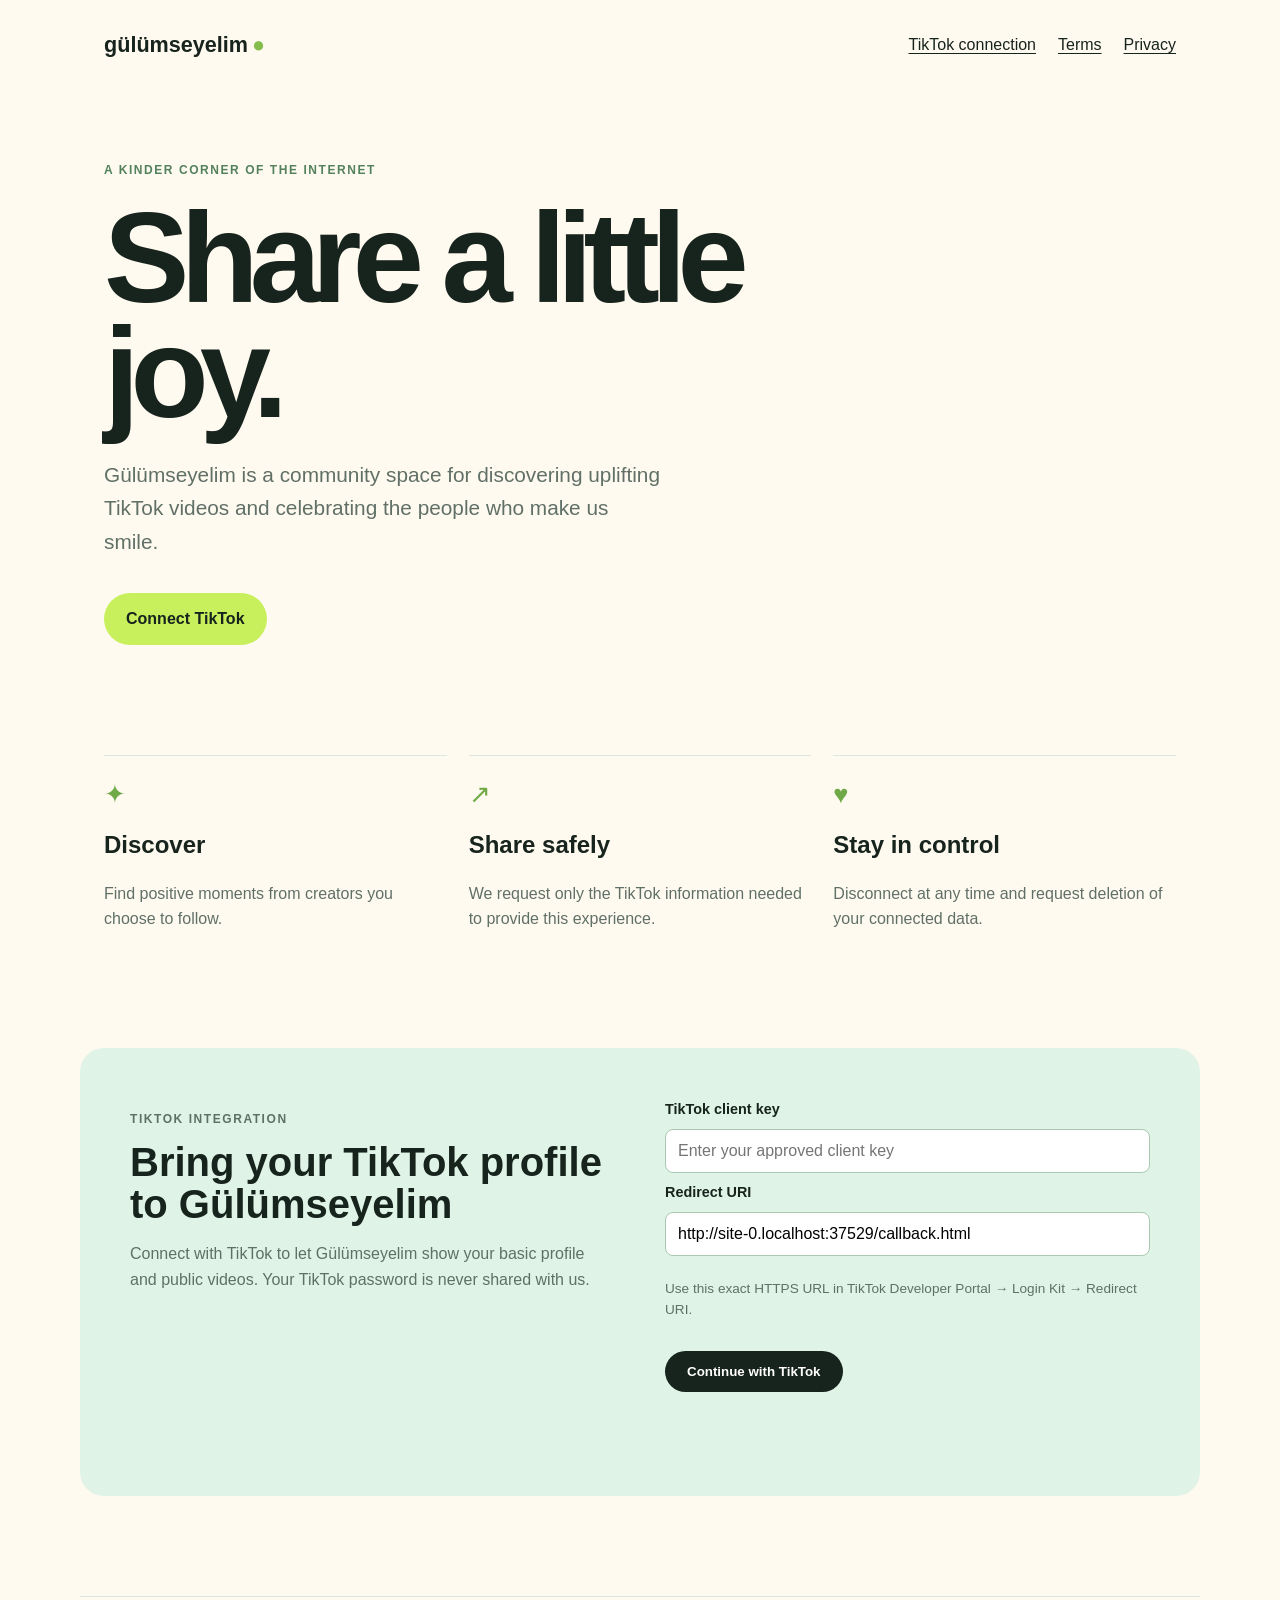
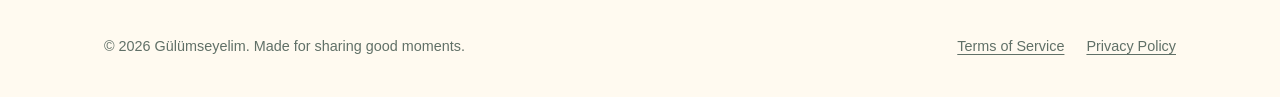
==== index.html @ 390e980e "Add TikTok review-ready static site Co-authored-by: copilot-swe-agent[bot] <198982749+Copilot@users." ====
<!doctype html>
<html lang="en">
  <head>
    <meta charset="utf-8">
    <meta name="viewport" content="width=device-width, initial-scale=1">
    <meta name="description" content="Gülümseyelim helps communities discover and share positive moments with TikTok.">
    <title>Gülümseyelim | Share a little joy</title>
    <link rel="stylesheet" href="styles.css">
  </head>
  <body>
    <header class="site-header">
      <a class="brand" href="index.html" aria-label="Gülümseyelim home">gülümseyelim<span>●</span></a>
      <nav aria-label="Primary navigation">
        <a href="#tiktok-connect">TikTok connection</a>
        <a href="terms.html">Terms</a>
        <a href="privacy.html">Privacy</a>
      </nav>
    </header>

    <main>
      <section class="hero">
        <p class="eyebrow">A kinder corner of the internet</p>
        <h1>Share a little joy.</h1>
        <p class="lead">Gülümseyelim is a community space for discovering uplifting TikTok videos and celebrating the people who make us smile.</p>
        <a class="button button-primary" href="#tiktok-connect">Connect TikTok</a>
      </section>

      <section class="features" aria-label="What Gülümseyelim offers">
        <article><span class="icon" aria-hidden="true">✦</span><h2>Discover</h2><p>Find positive moments from creators you choose to follow.</p></article>
        <article><span class="icon" aria-hidden="true">↗</span><h2>Share safely</h2><p>We request only the TikTok information needed to provide this experience.</p></article>
        <article><span class="icon" aria-hidden="true">♥</span><h2>Stay in control</h2><p>Disconnect at any time and request deletion of your connected data.</p></article>
      </section>

      <section id="tiktok-connect" class="connect-card" aria-labelledby="connect-title">
        <div>
          <p class="eyebrow">TikTok integration</p>
          <h2 id="connect-title">Bring your TikTok profile to Gülümseyelim</h2>
          <p>Connect with TikTok to let Gülümseyelim show your basic profile and public videos. Your TikTok password is never shared with us.</p>
        </div>
        <form id="tiktok-form">
          <label for="client-key">TikTok client key</label>
          <input id="client-key" name="client-key" autocomplete="off" placeholder="Enter your approved client key" required>
          <label for="redirect-uri">Redirect URI</label>
          <input id="redirect-uri" name="redirect-uri" readonly>
          <p class="form-help">Use this exact HTTPS URL in TikTok Developer Portal → Login Kit → Redirect URI.</p>
          <button class="button button-dark" type="submit">Continue with TikTok</button>
          <p id="connect-status" class="status" role="status" aria-live="polite"></p>
        </form>
      </section>
    </main>

    <footer class="site-footer">
      <p>© 2026 Gülümseyelim. Made for sharing good moments.</p>
      <nav aria-label="Legal navigation"><a href="terms.html">Terms of Service</a><a href="privacy.html">Privacy Policy</a></nav>
    </footer>
    <script src="script.js"></script>
  </body>
</html>
---- styles.css ----
:root{--ink:#17231d;--muted:#607067;--mint:#dff4e7;--lime:#c8f05d;--cream:#fffaf0;--line:#dce7df}*{box-sizing:border-box}body{margin:0;color:var(--ink);background:var(--cream);font:16px/1.6 Arial,sans-serif}.site-header{max-width:1120px;margin:auto;padding:28px 24px;display:flex;justify-content:space-between;align-items:center}.brand{color:var(--ink);font-size:1.35rem;font-weight:700;text-decoration:none}.brand span{color:#85bd4c;margin-left:4px}nav{display:flex;gap:22px;align-items:center}nav a,.legal a{color:var(--ink);text-decoration:underline;text-underline-offset:3px}.hero{max-width:1120px;margin:70px auto 110px;padding:0 24px}.eyebrow{color:#52815c;font-size:.75rem;font-weight:700;letter-spacing:.13em;text-transform:uppercase}.hero h1{font-size:clamp(3.6rem,10vw,8rem);line-height:.9;letter-spacing:-.07em;max-width:800px;margin:20px 0}.lead{color:var(--muted);font-size:1.3rem;max-width:560px;margin:28px 0 35px}.button{border:0;border-radius:999px;display:inline-block;padding:13px 22px;font-weight:700;text-decoration:none;cursor:pointer}.button-primary{background:var(--lime);color:var(--ink)}.button-dark{background:var(--ink);color:#fff}.features{max-width:1120px;margin:0 auto 100px;padding:0 24px;display:grid;grid-template-columns:repeat(3,1fr);gap:22px}.features article{border-top:1px solid var(--line);padding-top:18px}.icon{font-size:1.6rem;color:#70a947}.features h2{margin:12px 0 4px}.features p,.connect-card p,.legal{color:var(--muted)}.connect-card{max-width:1120px;margin:0 auto 100px;padding:50px;display:grid;grid-template-columns:1fr 1fr;gap:50px;background:var(--mint);border-radius:24px}.connect-card h2{font-size:2.5rem;line-height:1.05;margin:12px 0}.connect-card form{display:flex;flex-direction:column;gap:8px}.connect-card label{font-weight:700;font-size:.9rem}.connect-card input{border:1px solid #aac8b2;border-radius:8px;padding:12px;background:#fff;font-size:1rem}.connect-card .button{align-self:flex-start;margin-top:8px}.form-help,.status{font-size:.85rem!important}.status{min-height:1.4em;font-weight:700}.site-footer{border-top:1px solid var(--line);max-width:1120px;margin:auto;padding:24px;display:flex;justify-content:space-between;color:var(--muted);font-size:.9rem}.site-footer nav a{color:var(--muted)}.legal{max-width:760px;margin:70px auto 110px;padding:0 24px}.legal h1{color:var(--ink);font-size:3.5rem;line-height:1;margin:18px 0 35px}.legal h2{color:var(--ink);margin:38px 0 5px}.callback{max-width:640px;margin:18vh auto;padding:24px}.callback h1{font-size:3rem;line-height:1}.callback p{color:var(--muted)}@media(max-width:700px){.site-header,.site-footer{align-items:flex-start;gap:15px;flex-direction:column}.hero{margin-top:45px}.features,.connect-card{grid-template-columns:1fr}.connect-card{padding:28px;gap:20px}.legal{margin-top:40px}}
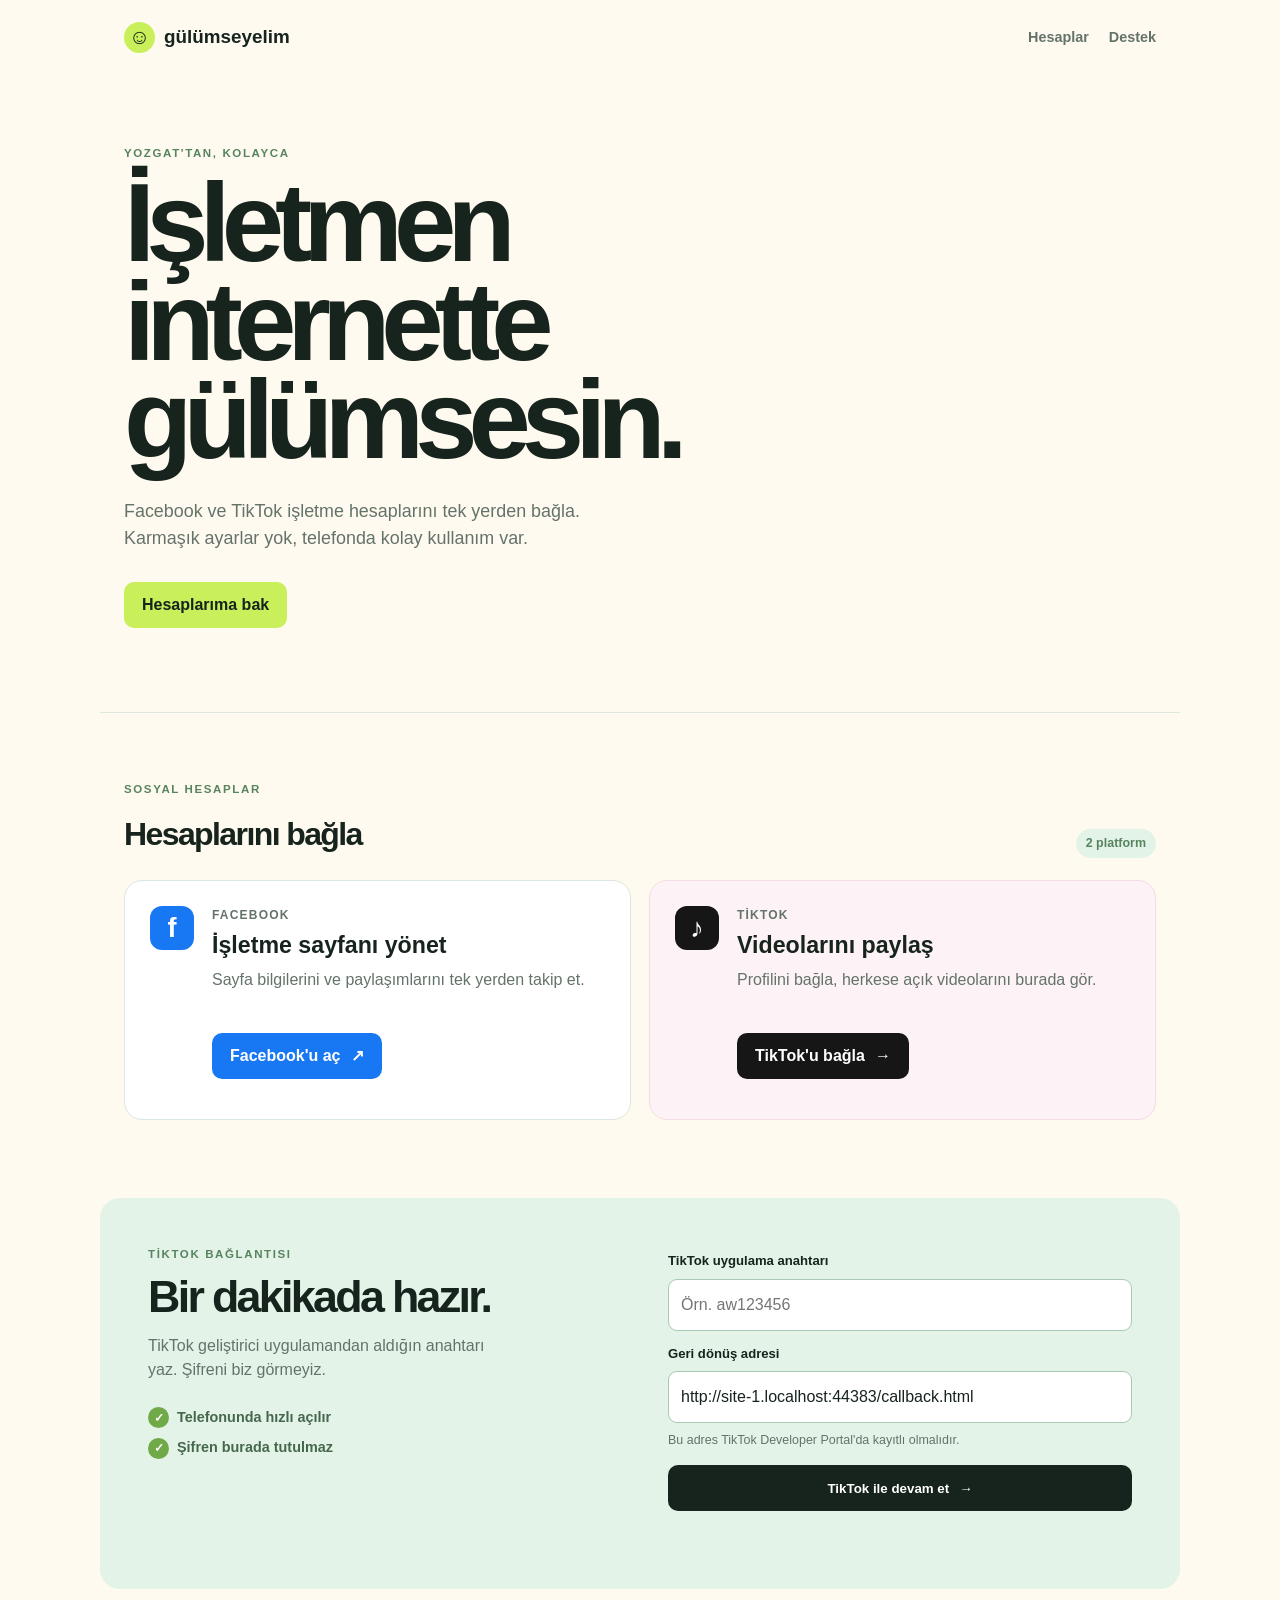
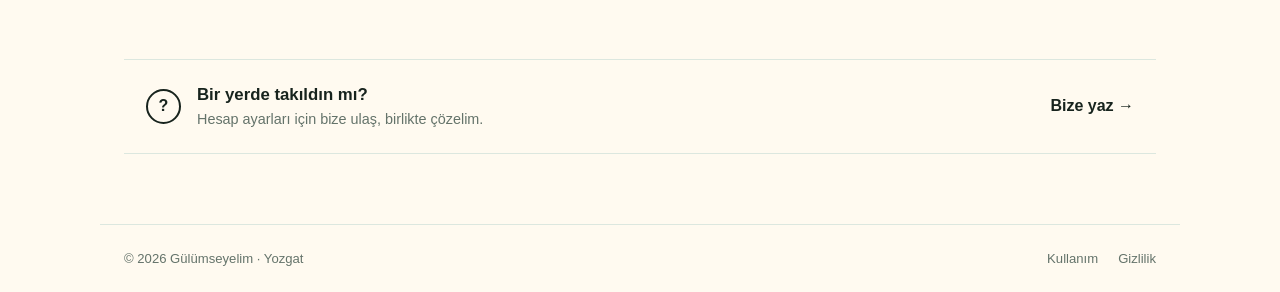
==== commit 5c5b0a88: "ilk taslak" ====
--- a/index.html
+++ b/index.html
@@ -1,57 +1,98 @@
 <!doctype html>
-<html lang="en">
+<html lang="tr">
   <head>
     <meta charset="utf-8">
     <meta name="viewport" content="width=device-width, initial-scale=1">
-    <meta name="description" content="Gülümseyelim helps communities discover and share positive moments with TikTok.">
-    <title>Gülümseyelim | Share a little joy</title>
+    <meta name="description" content="Gülümseyelim işletmenizin Facebook ve TikTok hesaplarını kolayca yönetmenize yardımcı olur.">
+    <title>Gülümseyelim | İşletme ayarları</title>
     <link rel="stylesheet" href="styles.css">
   </head>
   <body>
     <header class="site-header">
-      <a class="brand" href="index.html" aria-label="Gülümseyelim home">gülümseyelim<span>●</span></a>
-      <nav aria-label="Primary navigation">
-        <a href="#tiktok-connect">TikTok connection</a>
-        <a href="terms.html">Terms</a>
-        <a href="privacy.html">Privacy</a>
+      <a class="brand" href="index.html" aria-label="Gülümseyelim ana sayfa">
+        <span class="brand-mark">☺</span>
+        <span>gülümseyelim</span>
+      </a>
+      <nav aria-label="Ana menü">
+        <a href="#hesaplar">Hesaplar</a>
+        <a href="#destek">Destek</a>
       </nav>
     </header>
 
     <main>
       <section class="hero">
-        <p class="eyebrow">A kinder corner of the internet</p>
-        <h1>Share a little joy.</h1>
-        <p class="lead">Gülümseyelim is a community space for discovering uplifting TikTok videos and celebrating the people who make us smile.</p>
-        <a class="button button-primary" href="#tiktok-connect">Connect TikTok</a>
+        <p class="eyebrow">Yozgat'tan, kolayca</p>
+        <h1>İşletmen<br>internette<br>gülümsesin.</h1>
+        <p class="lead">Facebook ve TikTok işletme hesaplarını tek yerden bağla. Karmaşık ayarlar yok, telefonda kolay kullanım var.</p>
+        <a class="button button-primary" href="#hesaplar">Hesaplarıma bak</a>
       </section>
 
-      <section class="features" aria-label="What Gülümseyelim offers">
-        <article><span class="icon" aria-hidden="true">✦</span><h2>Discover</h2><p>Find positive moments from creators you choose to follow.</p></article>
-        <article><span class="icon" aria-hidden="true">↗</span><h2>Share safely</h2><p>We request only the TikTok information needed to provide this experience.</p></article>
-        <article><span class="icon" aria-hidden="true">♥</span><h2>Stay in control</h2><p>Disconnect at any time and request deletion of your connected data.</p></article>
+      <section id="hesaplar" class="accounts" aria-labelledby="accounts-title">
+        <div class="section-heading">
+          <div>
+            <p class="eyebrow">Sosyal hesaplar</p>
+            <h2 id="accounts-title">Hesaplarını bağla</h2>
+          </div>
+          <span class="account-count">2 platform</span>
+        </div>
+
+        <div class="account-grid">
+          <article class="account-card facebook-card">
+            <div class="platform-icon facebook-icon" aria-hidden="true">f</div>
+            <div class="account-content">
+              <p class="platform-name">Facebook</p>
+              <h3>İşletme sayfanı yönet</h3>
+              <p>Sayfa bilgilerini ve paylaşımlarını tek yerden takip et.</p>
+              <a class="button button-facebook" href="https://www.facebook.com/" target="_blank" rel="noopener">Facebook'u aç <span aria-hidden="true">↗</span></a>
+            </div>
+          </article>
+
+          <article class="account-card tiktok-card" id="tiktok-connect">
+            <div class="platform-icon tiktok-icon" aria-hidden="true">♪</div>
+            <div class="account-content">
+              <p class="platform-name">TikTok</p>
+              <h3>Videolarını paylaş</h3>
+              <p>Profilini bağla, herkese açık videolarını burada gör.</p>
+              <a class="button button-tiktok" href="#tiktok-form">TikTok'u bağla <span aria-hidden="true">→</span></a>
+            </div>
+          </article>
+        </div>
       </section>
 
-      <section id="tiktok-connect" class="connect-card" aria-labelledby="connect-title">
-        <div>
-          <p class="eyebrow">TikTok integration</p>
-          <h2 id="connect-title">Bring your TikTok profile to Gülümseyelim</h2>
-          <p>Connect with TikTok to let Gülümseyelim show your basic profile and public videos. Your TikTok password is never shared with us.</p>
+      <section class="connect-card" aria-labelledby="connect-title">
+        <div class="connect-intro">
+          <p class="eyebrow">TikTok bağlantısı</p>
+          <h2 id="connect-title">Bir dakikada hazır.</h2>
+          <p>TikTok geliştirici uygulamandan aldığın anahtarı yaz. Şifreni biz görmeyiz.</p>
+          <ul class="check-list">
+            <li>Telefonunda hızlı açılır</li>
+            <li>Şifren burada tutulmaz</li>
+          </ul>
         </div>
         <form id="tiktok-form">
-          <label for="client-key">TikTok client key</label>
-          <input id="client-key" name="client-key" autocomplete="off" placeholder="Enter your approved client key" required>
-          <label for="redirect-uri">Redirect URI</label>
+          <label for="client-key">TikTok uygulama anahtarı</label>
+          <input id="client-key" name="client-key" autocomplete="off" placeholder="Örn. aw123456" required>
+          <label for="redirect-uri">Geri dönüş adresi</label>
           <input id="redirect-uri" name="redirect-uri" readonly>
-          <p class="form-help">Use this exact HTTPS URL in TikTok Developer Portal → Login Kit → Redirect URI.</p>
-          <button class="button button-dark" type="submit">Continue with TikTok</button>
+          <p class="form-help">Bu adres TikTok Developer Portal'da kayıtlı olmalıdır.</p>
+          <button class="button button-dark" type="submit">TikTok ile devam et <span aria-hidden="true">→</span></button>
           <p id="connect-status" class="status" role="status" aria-live="polite"></p>
         </form>
+      </section>
+
+      <section id="destek" class="help-strip" aria-label="Destek">
+        <span class="help-icon" aria-hidden="true">?</span>
+        <div>
+          <h2>Bir yerde takıldın mı?</h2>
+          <p>Hesap ayarları için bize ulaş, birlikte çözelim.</p>
+        </div>
+        <a class="text-link" href="mailto:merhaba@gulumseyelim.example">Bize yaz <span aria-hidden="true">→</span></a>
       </section>
     </main>
 
     <footer class="site-footer">
-      <p>© 2026 Gülümseyelim. Made for sharing good moments.</p>
-      <nav aria-label="Legal navigation"><a href="terms.html">Terms of Service</a><a href="privacy.html">Privacy Policy</a></nav>
+      <p>© 2026 Gülümseyelim · Yozgat</p>
+      <nav aria-label="Yasal bilgiler"><a href="terms.html">Kullanım</a><a href="privacy.html">Gizlilik</a></nav>
     </footer>
     <script src="script.js"></script>
   </body>
--- a/styles.css
+++ b/styles.css
@@ -1 +1,76 @@
-:root{--ink:#17231d;--muted:#607067;--mint:#dff4e7;--lime:#c8f05d;--cream:#fffaf0;--line:#dce7df}*{box-sizing:border-box}body{margin:0;color:var(--ink);background:var(--cream);font:16px/1.6 Arial,sans-serif}.site-header{max-width:1120px;margin:auto;padding:28px 24px;display:flex;justify-content:space-between;align-items:center}.brand{color:var(--ink);font-size:1.35rem;font-weight:700;text-decoration:none}.brand span{color:#85bd4c;margin-left:4px}nav{display:flex;gap:22px;align-items:center}nav a,.legal a{color:var(--ink);text-decoration:underline;text-underline-offset:3px}.hero{max-width:1120px;margin:70px auto 110px;padding:0 24px}.eyebrow{color:#52815c;font-size:.75rem;font-weight:700;letter-spacing:.13em;text-transform:uppercase}.hero h1{font-size:clamp(3.6rem,10vw,8rem);line-height:.9;letter-spacing:-.07em;max-width:800px;margin:20px 0}.lead{color:var(--muted);font-size:1.3rem;max-width:560px;margin:28px 0 35px}.button{border:0;border-radius:999px;display:inline-block;padding:13px 22px;font-weight:700;text-decoration:none;cursor:pointer}.button-primary{background:var(--lime);color:var(--ink)}.button-dark{background:var(--ink);color:#fff}.features{max-width:1120px;margin:0 auto 100px;padding:0 24px;display:grid;grid-template-columns:repeat(3,1fr);gap:22px}.features article{border-top:1px solid var(--line);padding-top:18px}.icon{font-size:1.6rem;color:#70a947}.features h2{margin:12px 0 4px}.features p,.connect-card p,.legal{color:var(--muted)}.connect-card{max-width:1120px;margin:0 auto 100px;padding:50px;display:grid;grid-template-columns:1fr 1fr;gap:50px;background:var(--mint);border-radius:24px}.connect-card h2{font-size:2.5rem;line-height:1.05;margin:12px 0}.connect-card form{display:flex;flex-direction:column;gap:8px}.connect-card label{font-weight:700;font-size:.9rem}.connect-card input{border:1px solid #aac8b2;border-radius:8px;padding:12px;background:#fff;font-size:1rem}.connect-card .button{align-self:flex-start;margin-top:8px}.form-help,.status{font-size:.85rem!important}.status{min-height:1.4em;font-weight:700}.site-footer{border-top:1px solid var(--line);max-width:1120px;margin:auto;padding:24px;display:flex;justify-content:space-between;color:var(--muted);font-size:.9rem}.site-footer nav a{color:var(--muted)}.legal{max-width:760px;margin:70px auto 110px;padding:0 24px}.legal h1{color:var(--ink);font-size:3.5rem;line-height:1;margin:18px 0 35px}.legal h2{color:var(--ink);margin:38px 0 5px}.callback{max-width:640px;margin:18vh auto;padding:24px}.callback h1{font-size:3rem;line-height:1}.callback p{color:var(--muted)}@media(max-width:700px){.site-header,.site-footer{align-items:flex-start;gap:15px;flex-direction:column}.hero{margin-top:45px}.features,.connect-card{grid-template-columns:1fr}.connect-card{padding:28px;gap:20px}.legal{margin-top:40px}}
+:root {
+  --ink: #17231d;
+  --muted: #64736a;
+  --cream: #fffaf0;
+  --paper: #fff;
+  --mint: #e4f3e8;
+  --lime: #c9ef5b;
+  --blue: #1877f2;
+  --pink: #f04e75;
+  --line: #dce7df;
+}
+
+* { box-sizing: border-box; }
+html { scroll-behavior: smooth; }
+body { margin: 0; color: var(--ink); background: var(--cream); font: 16px/1.5 Arial, sans-serif; }
+a { color: inherit; }
+.site-header, main, .site-footer { max-width: 1080px; margin: auto; }
+.site-header { padding: 22px 24px; display: flex; justify-content: space-between; align-items: center; }
+.brand { display: inline-flex; gap: 9px; align-items: center; color: var(--ink); font-size: 1.18rem; font-weight: 800; text-decoration: none; }
+.brand-mark { display: grid; width: 31px; height: 31px; place-items: center; color: var(--ink); background: var(--lime); border-radius: 50%; font-size: 1.3rem; line-height: 1; }
+nav { display: flex; gap: 20px; align-items: center; }
+nav a { color: var(--muted); font-size: .9rem; font-weight: 700; text-decoration: none; }
+nav a:hover, nav a:focus-visible { color: var(--ink); }
+.hero { padding: 70px 24px 84px; border-bottom: 1px solid var(--line); }
+.eyebrow { margin: 0 0 12px; color: #56845f; font-size: .72rem; font-weight: 800; letter-spacing: .14em; text-transform: uppercase; }
+.hero h1 { max-width: 630px; margin: 0; font-size: clamp(3.2rem, 9vw, 7rem); line-height: .88; letter-spacing: -.08em; }
+.lead { max-width: 520px; margin: 28px 0 30px; color: var(--muted); font-size: 1.12rem; }
+.button { display: inline-flex; gap: 10px; align-items: center; justify-content: center; min-height: 46px; padding: 11px 18px; border: 0; border-radius: 10px; font-weight: 800; text-decoration: none; cursor: pointer; }
+.button-primary { background: var(--lime); }
+.button-dark { width: 100%; color: #fff; background: var(--ink); }
+.accounts { padding: 68px 24px 78px; }
+.section-heading { display: flex; justify-content: space-between; align-items: end; margin-bottom: 22px; }
+.section-heading h2 { margin: 0; font-size: 2rem; letter-spacing: -.05em; }
+.account-count { padding: 5px 10px; color: #56845f; background: var(--mint); border-radius: 20px; font-size: .78rem; font-weight: 800; }
+.account-grid { display: grid; grid-template-columns: repeat(2, 1fr); gap: 18px; }
+.account-card { display: flex; gap: 18px; min-height: 240px; padding: 25px; border: 1px solid var(--line); border-radius: 18px; background: var(--paper); }
+.tiktok-card { background: #fdf2f5; border-color: #f4dce3; }
+.platform-icon { flex: 0 0 44px; display: grid; width: 44px; height: 44px; place-items: center; color: #fff; border-radius: 12px; font-size: 1.7rem; font-weight: 900; }
+.facebook-icon { background: var(--blue); font-family: Arial, sans-serif; }
+.tiktok-icon { background: #161616; }
+.platform-name { margin: 0 0 9px; color: var(--muted); font-size: .75rem; font-weight: 800; letter-spacing: .1em; text-transform: uppercase; }
+.account-card h3 { margin: 0 0 10px; font-size: 1.45rem; line-height: 1.1; }
+.account-card p:not(.platform-name) { min-height: 48px; margin: 0 0 17px; color: var(--muted); }
+.button-facebook { color: #fff; background: var(--blue); }
+.button-tiktok { color: #fff; background: #161616; }
+.connect-card { display: grid; grid-template-columns: 1fr 1fr; gap: 56px; padding: 48px; border-radius: 20px; background: var(--mint); }
+.connect-card h2 { margin: 0 0 14px; font-size: 2.8rem; line-height: .95; letter-spacing: -.06em; }
+.connect-intro > p:not(.eyebrow) { max-width: 360px; color: var(--muted); }
+.check-list { padding: 0; margin: 25px 0 0; list-style: none; color: #45684d; font-size: .9rem; font-weight: 700; }
+.check-list li { margin: 9px 0; }
+.check-list li::before { content: "✓"; display: inline-grid; width: 21px; height: 21px; margin-right: 8px; place-items: center; color: #fff; background: #70a947; border-radius: 50%; font-size: .75rem; }
+.connect-card form { display: flex; flex-direction: column; gap: 8px; }
+.connect-card label { margin-top: 5px; font-size: .82rem; font-weight: 800; }
+.connect-card input { width: 100%; padding: 13px 12px; border: 1px solid #aac8b2; border-radius: 9px; color: var(--ink); background: #fff; font: inherit; }
+.connect-card input:focus { outline: 3px solid rgba(23, 35, 29, .15); border-color: var(--ink); }
+.form-help, .status { margin: 0 0 7px; color: var(--muted); font-size: .78rem; }
+.status { min-height: 1.2em; color: #8b3c22; font-weight: 700; }
+.help-strip { display: flex; gap: 16px; align-items: center; margin: 70px 24px; padding: 22px; border-top: 1px solid var(--line); border-bottom: 1px solid var(--line); }
+.help-icon { display: grid; flex: 0 0 35px; width: 35px; height: 35px; place-items: center; border: 2px solid var(--ink); border-radius: 50%; font-weight: 800; }
+.help-strip h2 { margin: 0; font-size: 1.05rem; }
+.help-strip p { margin: 2px 0 0; color: var(--muted); font-size: .9rem; }
+.text-link { margin-left: auto; color: var(--ink); font-weight: 800; text-decoration: none; white-space: nowrap; }
+.site-footer { display: flex; justify-content: space-between; padding: 24px; border-top: 1px solid var(--line); color: var(--muted); font-size: .82rem; }
+.site-footer p { margin: 0; }
+.site-footer nav a { font-size: .82rem; font-weight: 400; }
+@media (max-width: 700px) {
+  .site-header { align-items: flex-start; }
+  .site-header nav { gap: 12px; }
+  .hero { padding-top: 48px; padding-bottom: 60px; }
+  .hero h1 { font-size: clamp(3.1rem, 16vw, 5rem); }
+  .account-grid, .connect-card { grid-template-columns: 1fr; }
+  .connect-card { gap: 30px; padding: 28px 22px; }
+  .connect-card h2 { font-size: 2.35rem; }
+  .help-strip, .site-footer { align-items: flex-start; flex-wrap: wrap; }
+  .text-link { margin-left: 51px; }
+}
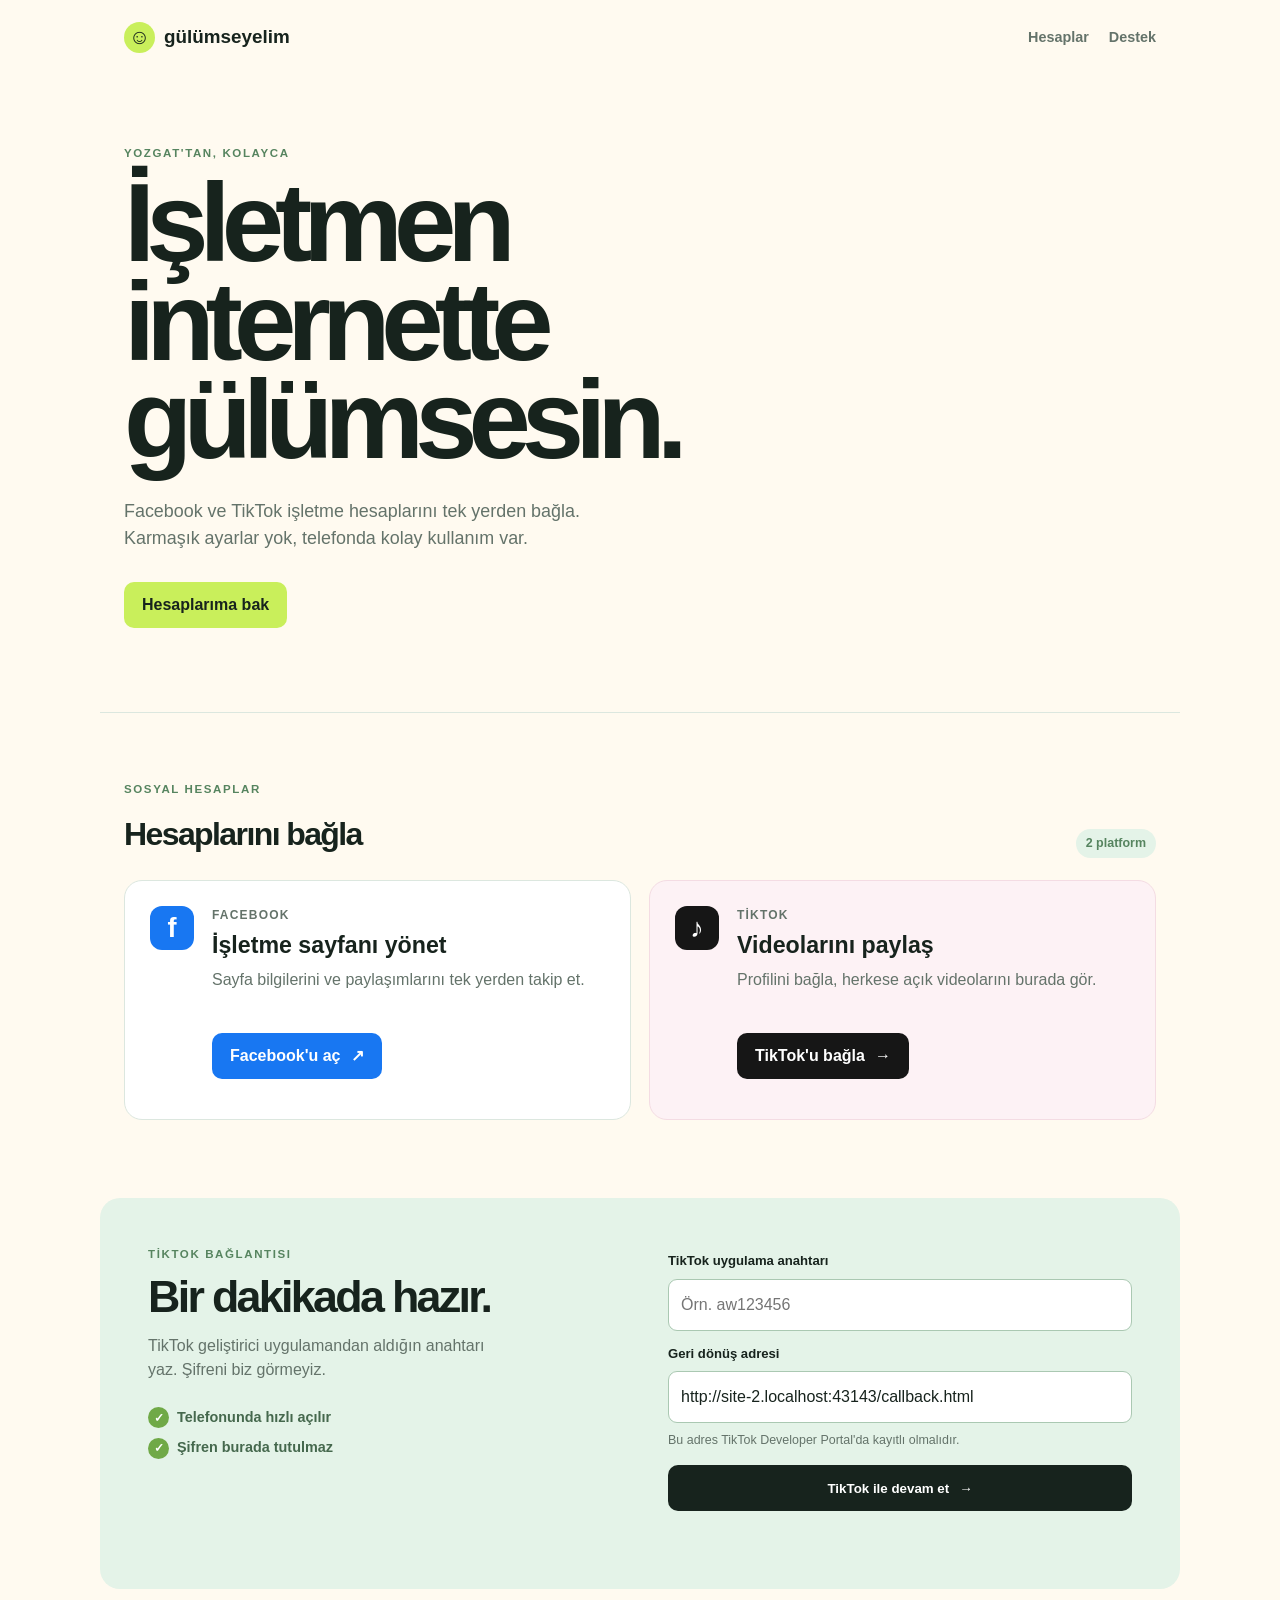
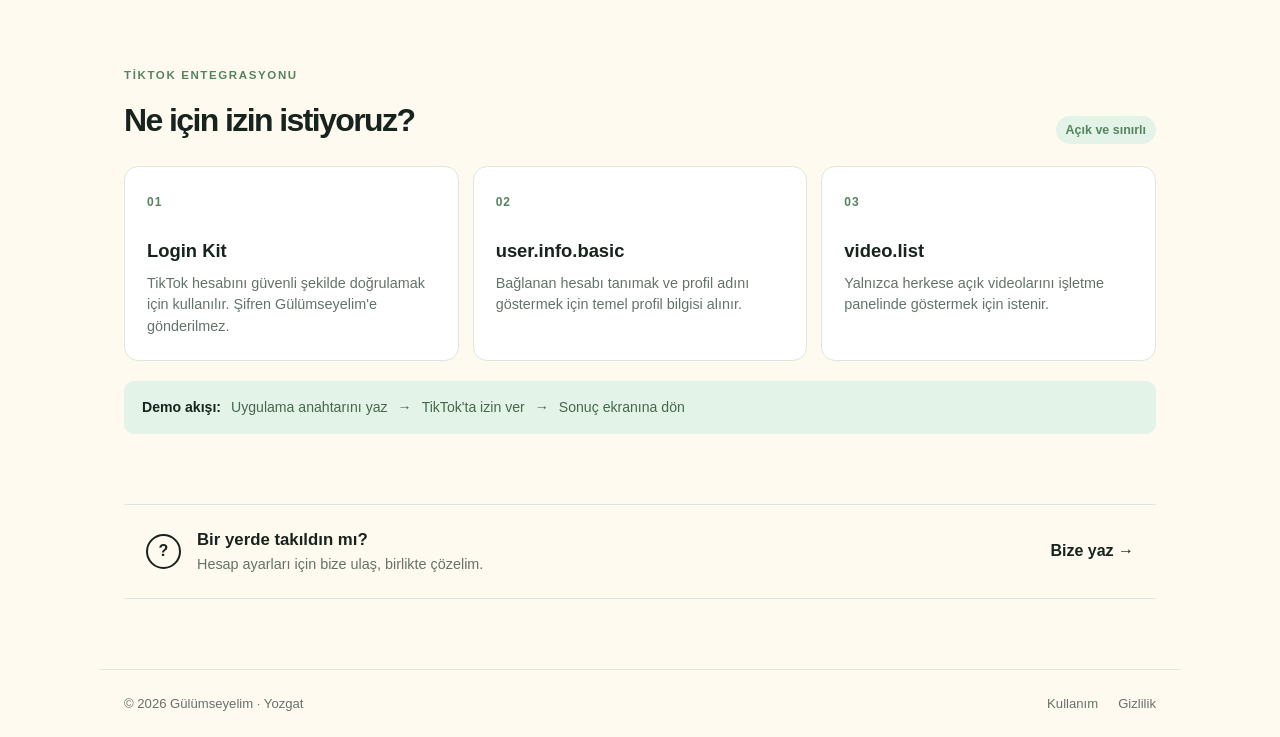
==== commit 84905fa8: "App Review ekranındaki koşulları" ====
--- a/index.html
+++ b/index.html
@@ -80,6 +80,39 @@
         </form>
       </section>
 
+      <section class="review-section" aria-labelledby="review-title">
+        <div class="section-heading">
+          <div>
+            <p class="eyebrow">TikTok entegrasyonu</p>
+            <h2 id="review-title">Ne için izin istiyoruz?</h2>
+          </div>
+          <span class="account-count">Açık ve sınırlı</span>
+        </div>
+        <div class="review-grid">
+          <article class="review-card">
+            <span class="step-number">01</span>
+            <h3>Login Kit</h3>
+            <p>TikTok hesabını güvenli şekilde doğrulamak için kullanılır. Şifren Gülümseyelim'e gönderilmez.</p>
+          </article>
+          <article class="review-card">
+            <span class="step-number">02</span>
+            <h3>user.info.basic</h3>
+            <p>Bağlanan hesabı tanımak ve profil adını göstermek için temel profil bilgisi alınır.</p>
+          </article>
+          <article class="review-card">
+            <span class="step-number">03</span>
+            <h3>video.list</h3>
+            <p>Yalnızca herkese açık videolarını işletme panelinde göstermek için istenir.</p>
+          </article>
+        </div>
+        <div class="demo-flow">
+          <strong>Demo akışı:</strong>
+          <span>Uygulama anahtarını yaz</span><span aria-hidden="true">→</span>
+          <span>TikTok'ta izin ver</span><span aria-hidden="true">→</span>
+          <span>Sonuç ekranına dön</span>
+        </div>
+      </section>
+
       <section id="destek" class="help-strip" aria-label="Destek">
         <span class="help-icon" aria-hidden="true">?</span>
         <div>
--- a/styles.css
+++ b/styles.css
@@ -55,6 +55,21 @@
 .connect-card input:focus { outline: 3px solid rgba(23, 35, 29, .15); border-color: var(--ink); }
 .form-help, .status { margin: 0 0 7px; color: var(--muted); font-size: .78rem; }
 .status { min-height: 1.2em; color: #8b3c22; font-weight: 700; }
+.review-section { padding: 78px 24px 0; }
+.review-grid { display: grid; grid-template-columns: repeat(3, 1fr); gap: 14px; }
+.review-card { padding: 22px; border: 1px solid var(--line); border-radius: 14px; background: var(--paper); }
+.step-number { color: #56845f; font-size: .75rem; font-weight: 900; letter-spacing: .08em; }
+.review-card h3 { margin: 24px 0 8px; font-size: 1.15rem; }
+.review-card p { margin: 0; color: var(--muted); font-size: .9rem; }
+.demo-flow { display: flex; flex-wrap: wrap; gap: 10px; align-items: center; margin-top: 20px; padding: 16px 18px; color: #45684d; background: var(--mint); border-radius: 10px; font-size: .88rem; }
+.demo-flow strong { color: var(--ink); }
+.legal { max-width: 760px; margin: 70px auto 110px; padding: 0 24px; }
+.legal h1 { margin: 18px 0 35px; font-size: clamp(2.8rem, 8vw, 4.5rem); line-height: .95; letter-spacing: -.07em; }
+.legal h2 { margin: 38px 0 5px; font-size: 1.35rem; }
+.legal p { color: var(--muted); }
+.callback { max-width: 640px; margin: 18vh auto; padding: 24px; }
+.callback h1 { font-size: clamp(2.7rem, 8vw, 4rem); line-height: .95; letter-spacing: -.07em; }
+.callback p:not(.eyebrow) { color: var(--muted); }
 .help-strip { display: flex; gap: 16px; align-items: center; margin: 70px 24px; padding: 22px; border-top: 1px solid var(--line); border-bottom: 1px solid var(--line); }
 .help-icon { display: grid; flex: 0 0 35px; width: 35px; height: 35px; place-items: center; border: 2px solid var(--ink); border-radius: 50%; font-weight: 800; }
 .help-strip h2 { margin: 0; font-size: 1.05rem; }
@@ -68,9 +83,10 @@
   .site-header nav { gap: 12px; }
   .hero { padding-top: 48px; padding-bottom: 60px; }
   .hero h1 { font-size: clamp(3.1rem, 16vw, 5rem); }
-  .account-grid, .connect-card { grid-template-columns: 1fr; }
+  .account-grid, .connect-card, .review-grid { grid-template-columns: 1fr; }
   .connect-card { gap: 30px; padding: 28px 22px; }
   .connect-card h2 { font-size: 2.35rem; }
+  .review-section { padding-top: 58px; }
   .help-strip, .site-footer { align-items: flex-start; flex-wrap: wrap; }
   .text-link { margin-left: 51px; }
 }
